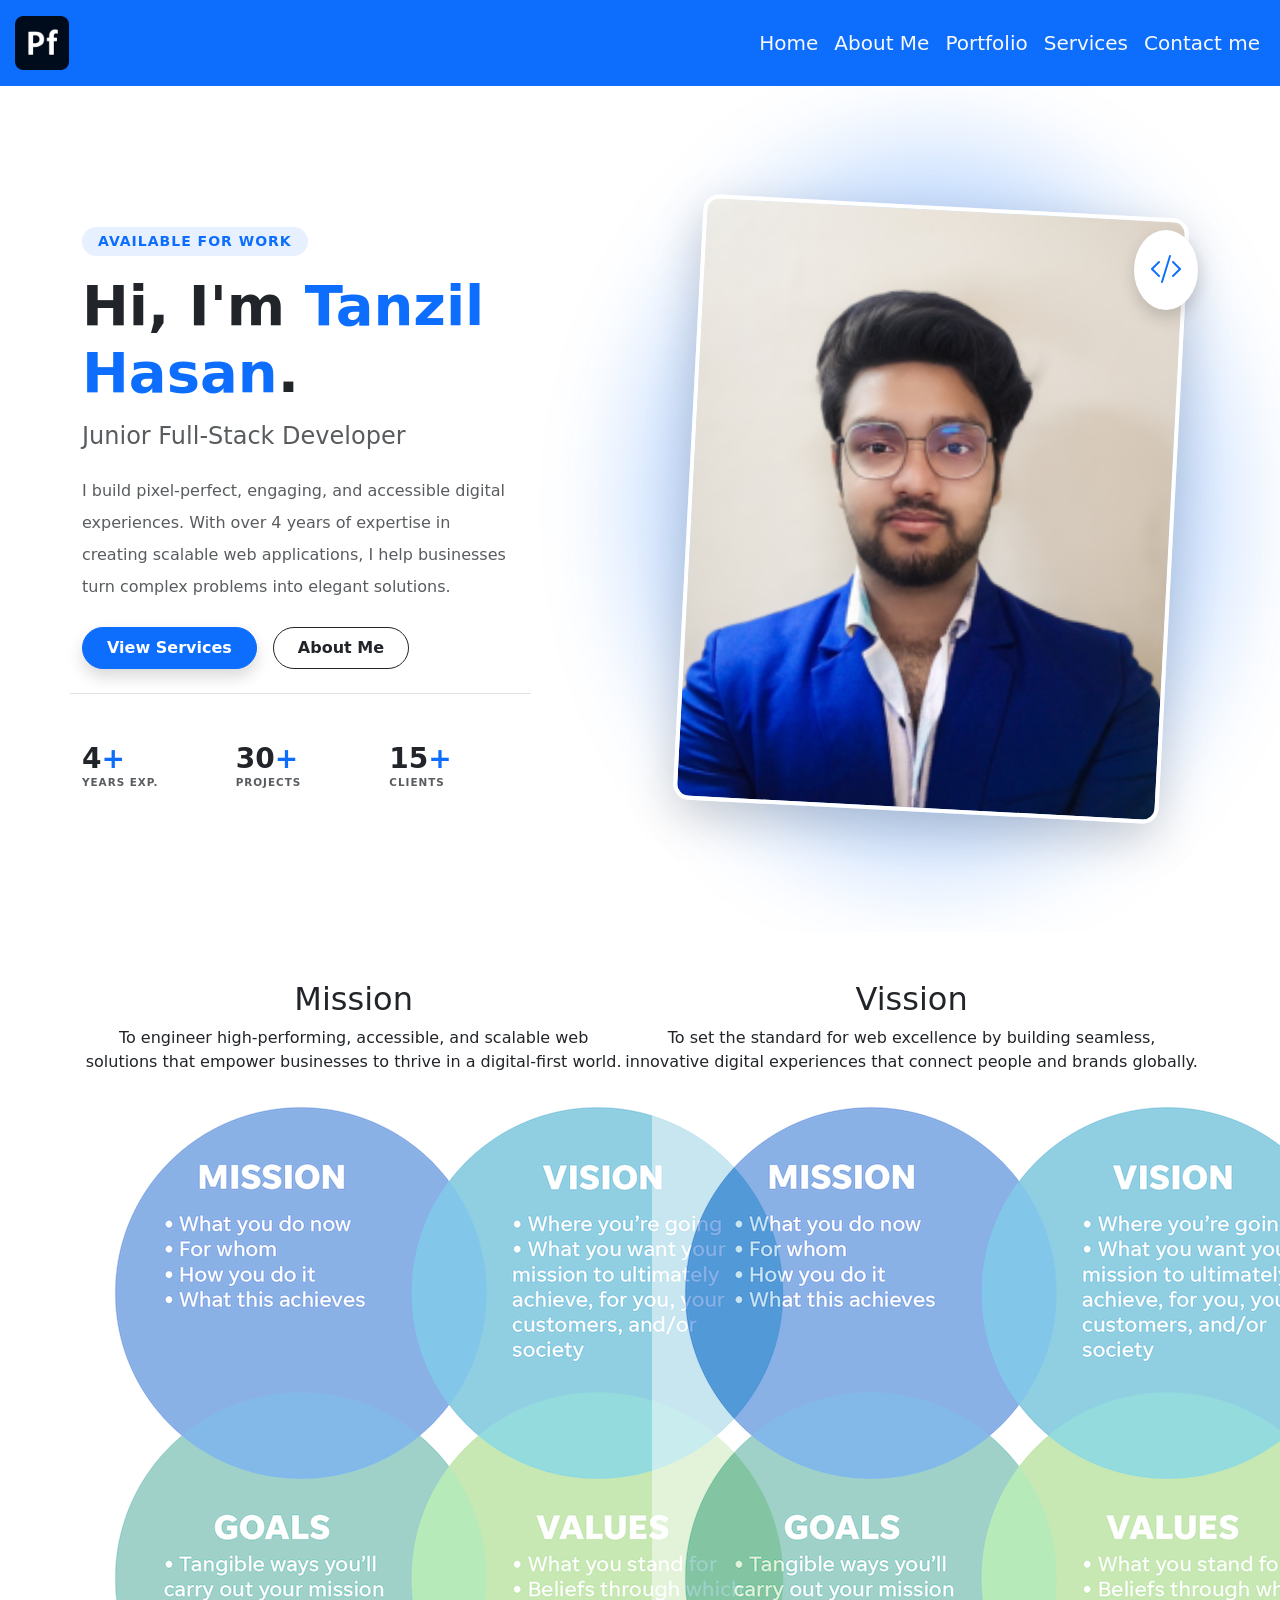
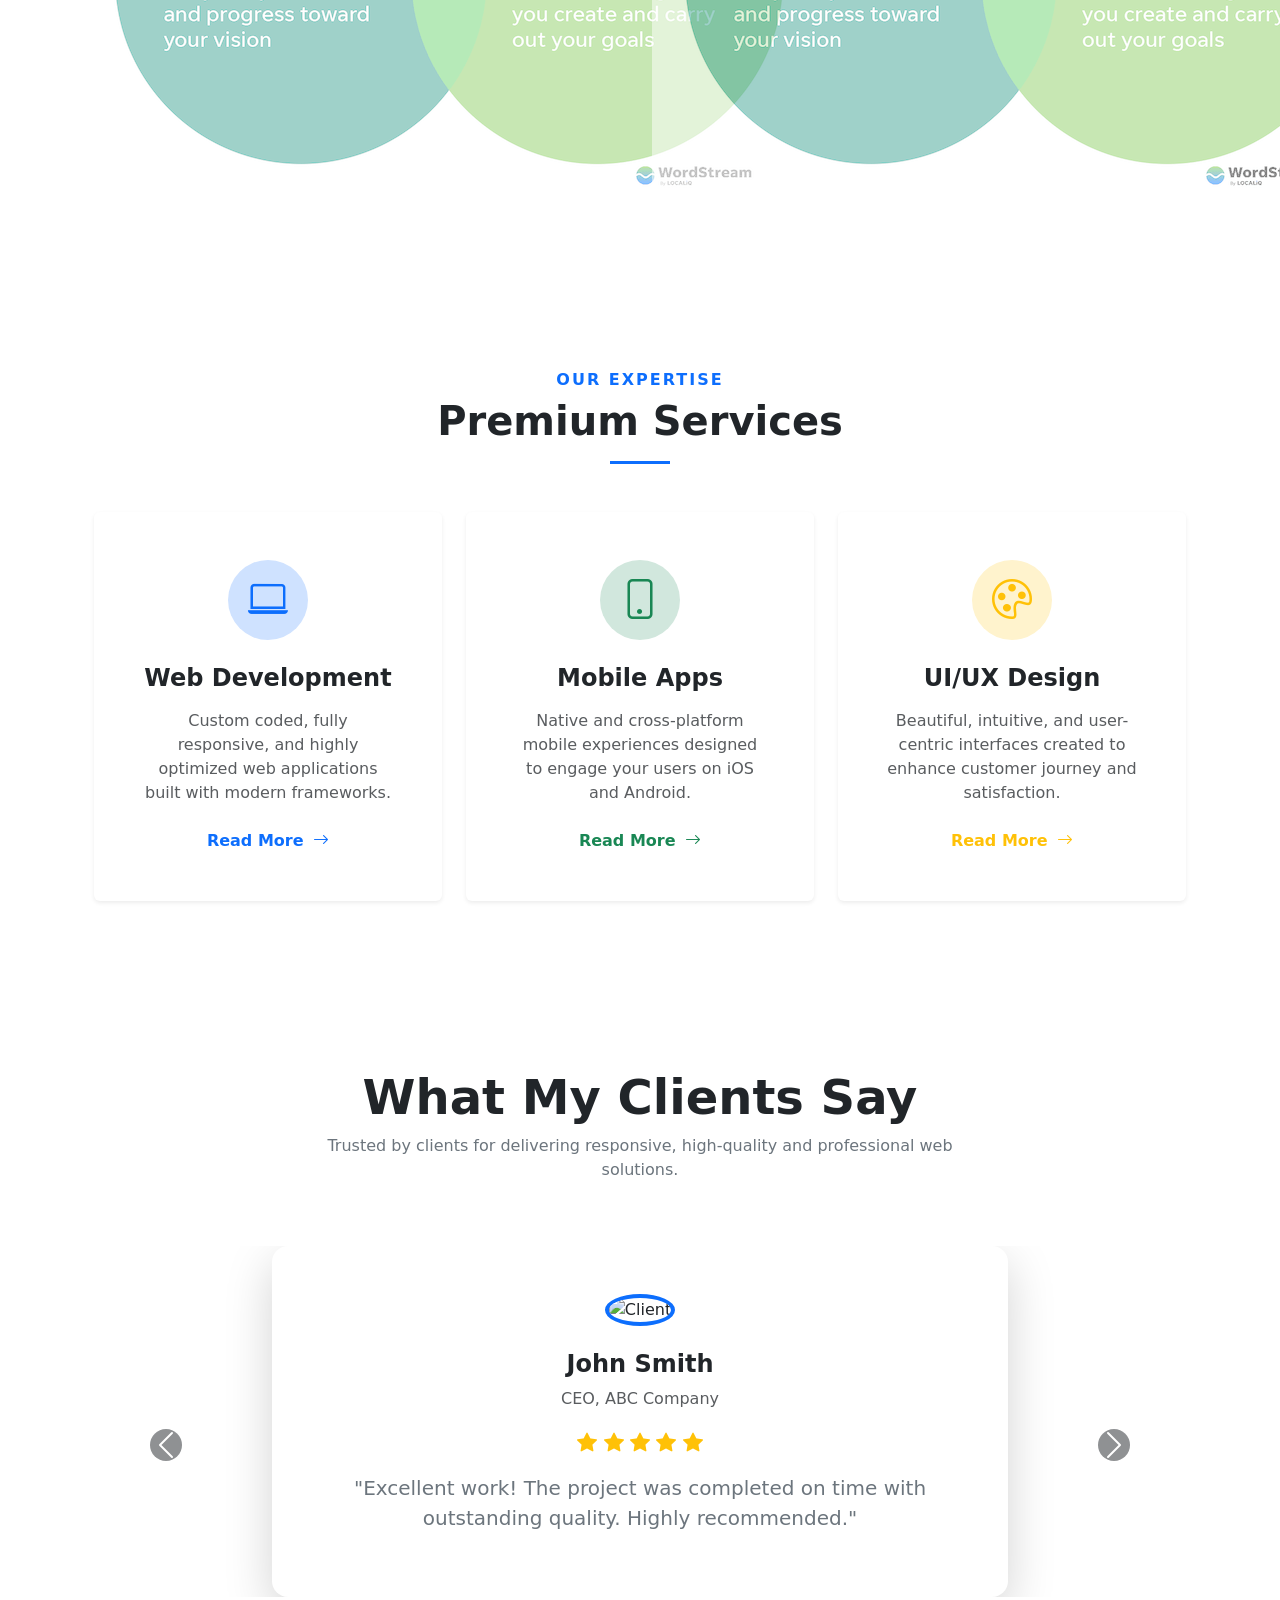
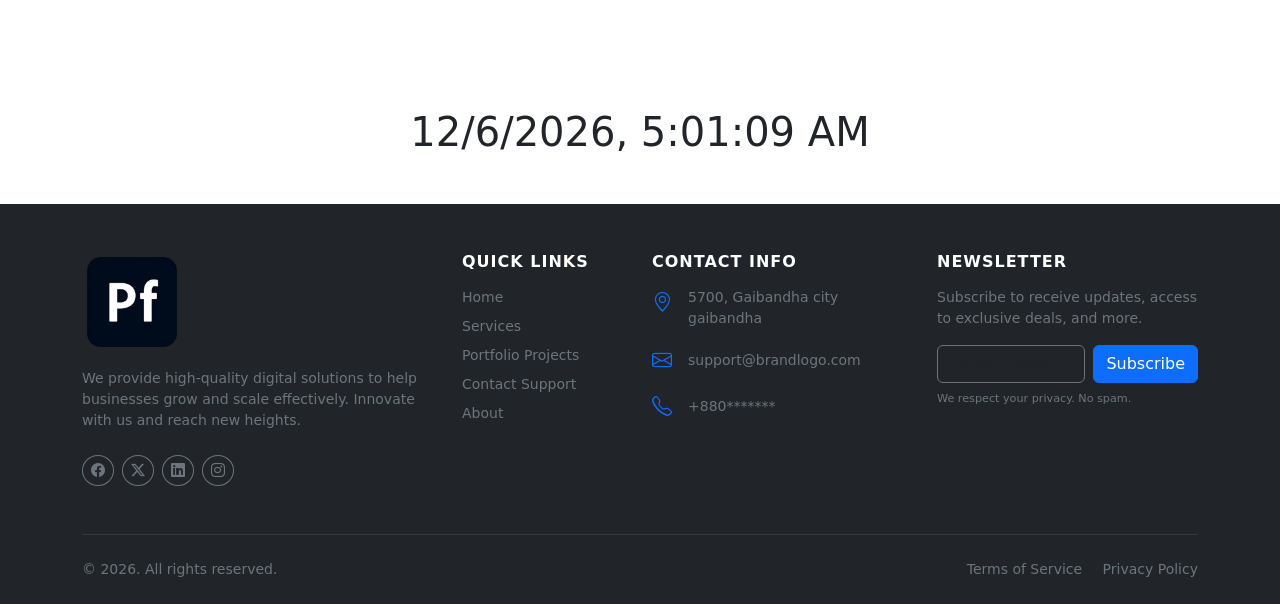
==== index.html @ e1a442a1 "Initial commit - Personal Portfolio website" ====
<!doctype html>
<html lang="en">

<head>
    <meta charset="utf-8">
    <meta name="viewport" content="width=device-width, initial-scale=1">
    <title>Bootstrap demo</title>
    <link href="https://cdn.jsdelivr.net/npm/bootstrap@5.3.3/dist/css/bootstrap.min.css" rel="stylesheet"
        integrity="sha384-QWTKZyjpPEjISv5WaRU9OFeRpok6YctnYmDr5pNlyT2bRjXh0JMhjY6hW+ALEwIH" crossorigin="anonymous">
    <link rel="stylesheet" href="https://cdn.jsdelivr.net/npm/bootstrap-icons@1.11.3/font/bootstrap-icons.min.css">
    <link rel="stylesheet" href="assets/css/style.css">
</head>

<body>
    <header id="navbar">
        <nav class="navbar navbar-expand-lg bg-primary">
            <div class="container-fluid">
                <a class="navbar-brand" href="index.html"><img src="assets/img/logo.webp" alt="" width="60px"></a>
                <button class="navbar-toggler" type="button" data-bs-toggle="collapse" data-bs-target="#navbarNav"
                    aria-controls="navbarNav" aria-expanded="false" aria-label="Toggle navigation">
                    <span class="navbar-toggler-icon"></span>
                </button>
                <div class="collapse navbar-collapse" id="navbarNav">
                    <ul class="navbar-nav ms-auto">
                        <li class="nav-item">
                            <a class="nav-link active text-light fs-5" aria-current="page" href="index.html">Home</a>
                        </li>
                        <li class="nav-item">
                            <a class="nav-link active text-light fs-5" aria-current="page" href="about.html">About
                                Me</a>
                        </li>
                        <li class="nav-item">
                            <a class="nav-link active text-light fs-5" aria-current="page"
                                href="portfolio.html">Portfolio</a>
                        </li>
                        <li class="nav-item">
                            <a class="nav-link active text-light fs-5" aria-current="page"
                                href="service.html">Services</a>
                        </li>
                        <li class="nav-item">
                            <a class="nav-link active text-light fs-5" aria-current="page" href="contact.html">Contact
                                me</a>
                        </li>
                    </ul>
                </div>
            </div>
        </nav>
    </header>

    <section id="hero-section">
        <!-- Portfolio Intro Section -->
        <section class="py-5 overflow-hidden">
            <div class="container py-4 py-md-5">
                <div class="row g-5 align-items-center">

                    <!-- Text Content -->
                    <div class="col-lg-5 order-2 order-lg-1">
                        <div
                            class="d-inline-block px-3 py-1 bg-primary bg-opacity-10 text-primary rounded-pill fw-bold small tracking-wide mb-3">
                            AVAILABLE FOR WORK
                        </div>
                        <h1 class="display-4 fw-bold mb-3">Hi, I'm <span class="text-primary">Tanzil Hasan</span>.</h1>
                        <h3 class="fw-medium text-muted mb-4 h4">Junior Full-Stack Developer</h3>
                        <p class="lead text-muted mb-4 fs-6 lh-lg">I build pixel-perfect, engaging, and accessible
                            digital
                            experiences. With over 4 years of expertise in creating scalable web applications, I help
                            businesses
                            turn complex problems into elegant solutions.</p>

                        <!-- CTA Buttons -->
                        <div class="d-flex flex-wrap gap-3 mb-5">
                            <a href="#service"
                                class="btn btn-primary rounded-pill px-4 py-2 fw-bold shadow hover-lift">View
                                Services</a>
                            <a href="about.html"
                                class="btn btn-outline-dark rounded-pill px-4 py-2 fw-bold hover-lift">About Me</a>
                        </div>

                        <!-- Stats -->
                        <div class="row g-4 pt-4 border-top">
                            <div class="col-4">
                                <h3 class="fw-bold mb-0">4<span class="text-primary">+</span></h3>
                                <p class="text-muted fw-bold text-uppercase mb-0 tracking-wide"
                                    style="font-size: 0.65rem;">
                                    Years Exp.</p>
                            </div>
                            <div class="col-4">
                                <h3 class="fw-bold mb-0">30<span class="text-primary">+</span></h3>
                                <p class="text-muted fw-bold text-uppercase mb-0 tracking-wide"
                                    style="font-size: 0.65rem;">
                                    Projects</p>
                            </div>
                            <div class="col-4">
                                <h3 class="fw-bold mb-0">15<span class="text-primary">+</span></h3>
                                <p class="text-muted fw-bold text-uppercase mb-0 tracking-wide"
                                    style="font-size: 0.65rem;">
                                    Clients</p>
                            </div>
                        </div>
                    </div>

                    <!-- Image/Visual -->
                    <div class="col-lg-6 offset-lg-1 order-1 order-lg-2">
                        <div class="position-relative p-3 p-md-4">
                            <!-- Decorative Background Blob -->
                            <div class="position-absolute top-50 start-50 translate-middle bg-primary rounded-circle opacity-25 z-0"
                                style="width: 110%; height: 110%; filter: blur(50px);"></div>

                            <!-- Profile Image Container -->
                            <div
                                class="position-relative z-1 rounded-4 overflow-hidden border border-4 border-white shadow-lg profile-img-wrapper">
                                <img src="assets/img/myimg.png" alt="Tanzil Hasan img"
                                    class="img-fluid w-100 object-fit-cover" style="aspect-ratio: 4/5;">
                            </div>

                            <!-- Floating Badge (Hidden on very small screens) -->
                            <div
                                class="position-absolute top-0 end-0 mt-5 me-n2 z-2 bg-white rounded-circle shadow p-3 hover-lift d-none d-md-block">
                                <i class="bi bi-code-slash fs-2 text-primary"></i>
                            </div>
                        </div>
                    </div>

                </div>
            </div>
        </section>

        <!-- CSS -->
        <style>
            .tracking-wide {
                letter-spacing: 1.5px;
            }

            .hover-lift {
                transition: transform 0.3s ease, box-shadow 0.3s ease;
            }

            .hover-lift:hover {
                transform: translateY(-3px);
                box-shadow: 0 .5rem 1rem rgba(0, 0, 0, .15) !important;
            }

            .profile-img-wrapper {
                transform: rotate(3deg);
                transition: transform 0.4s cubic-bezier(0.175, 0.885, 0.32, 1.275);
            }

            .profile-img-wrapper:hover {
                transform: rotate(0deg) scale(1.02);
            }
        </style>
    </section>

    <section id="mission-vision" class="container py-5">
        <div class="align-items-center d-flex align-content-center text-center">
            <div>
                <h2>Mission</h2>
                <p>To engineer high-performing, accessible, and scalable web solutions that empower businesses to thrive
                    in
                    a digital-first world.</p>
            </div>
            <div>
                <h2>Vission</h2>
                <p>To set the standard for web excellence by building seamless, innovative digital experiences that
                    connect people and brands globally.</p>
            </div>
        </div>

        <div class="row align-items-center d-flex align-content-center">
            <div class="col-6">
                <div class="placeholder"><img src="assets/img/mission-vision.png" alt=""></div>
            </div>
            <div class="col-6">
                <div class="placeholder"><img src="assets/img/mission-vision.png" alt=""></div>
            </div>
        </div>
    </section>

    <section id="service" class="container py-5">
        <!-- Services Section -->
        <section class="py-5 ">
            <div class="container py-4">
                <!-- Section Title -->
                <div class="text-center mb-5">
                    <h6 class="text-primary fw-bold text-uppercase" style="letter-spacing: 2px;">Our Expertise</h6>
                    <h2 class="display-6 fw-bold">Premium Services</h2>
                    <div class="mx-auto mt-3 bg-primary" style="width: 60px; height: 3px;"></div>
                </div>

                <!-- Services Grid -->
                <div class="row g-4">
                    <!-- Service 1 -->
                    <div class="col-lg-4 col-md-6">
                        <div class="card h-100 border-0 shadow-sm service-card text-center p-4 p-xl-5">
                            <div class="bg-primary-subtle text-primary rounded-circle mx-auto mb-4 d-flex align-items-center justify-content-center"
                                style="width: 80px; height: 80px;">
                                <i class="bi bi-laptop fs-1"></i>
                            </div>
                            <h4 class="fw-bold mb-3">Web Development</h4>
                            <p class="text-muted mb-4">Custom coded, fully responsive, and highly optimized web
                                applications
                                built with modern frameworks.</p>
                            <a href="#" class="text-primary fw-bold text-decoration-none mt-auto">Read More <i
                                    class="bi bi-arrow-right ms-1"></i></a>
                        </div>
                    </div>

                    <!-- Service 2 -->
                    <div class="col-lg-4 col-md-6">
                        <div class="card h-100 border-0 shadow-sm service-card text-center p-4 p-xl-5">
                            <div class="bg-success-subtle text-success rounded-circle mx-auto mb-4 d-flex align-items-center justify-content-center"
                                style="width: 80px; height: 80px;">
                                <i class="bi bi-phone fs-1"></i>
                            </div>
                            <h4 class="fw-bold mb-3">Mobile Apps</h4>
                            <p class="text-muted mb-4">Native and cross-platform mobile experiences designed to engage
                                your
                                users on iOS and Android.</p>
                            <a href="#" class="text-success fw-bold text-decoration-none mt-auto">Read More <i
                                    class="bi bi-arrow-right ms-1"></i></a>
                        </div>
                    </div>

                    <!-- Service 3 -->
                    <div class="col-lg-4 col-md-6">
                        <div class="card h-100 border-0 shadow-sm service-card text-center p-4 p-xl-5">
                            <div class="bg-warning-subtle text-warning rounded-circle mx-auto mb-4 d-flex align-items-center justify-content-center"
                                style="width: 80px; height: 80px;">
                                <i class="bi bi-palette fs-1"></i>
                            </div>
                            <h4 class="fw-bold mb-3">UI/UX Design</h4>
                            <p class="text-muted mb-4">Beautiful, intuitive, and user-centric interfaces created to
                                enhance
                                customer journey and satisfaction.</p>
                            <a href="#" class="text-warning fw-bold text-decoration-none mt-auto">Read More <i
                                    class="bi bi-arrow-right ms-1"></i></a>
                        </div>
                    </div>
                </div>
            </div>
        </section>

        <!-- Required CSS -->
        <style>
            .service-card {
                transition: transform 0.3s ease, box-shadow 0.3s ease;
            }

            .service-card:hover {
                transform: translateY(-10px);
                box-shadow: 0 1rem 3rem rgba(0, 0, 0, .175) !important;
            }
        </style>
    </section>

    <section id="feedback" class="py-5 ">
        <div class="container">

            <!-- Section Title -->

            <div class="row justify-content-center mb-5">

                <div class="col-lg-7 text-center">
                    <h2 class="fw-bold display-5">
                        What My Clients Say
                    </h2>

                    <p class="text-secondary">
                        Trusted by clients for delivering responsive, high-quality
                        and professional web solutions.
                    </p>

                </div>

            </div>

            <!-- Carousel -->

            <div id="testimonialCarousel" class="carousel slide" data-bs-ride="carousel">

                <div class="carousel-inner">

                    <!-- Item 1 -->

                    <div class="carousel-item active">

                        <div class="row justify-content-center">

                            <div class="col-lg-8">

                                <div class="card border-0 shadow-lg rounded-4">

                                    <div class="card-body text-center p-5">

                                        <img src="https://i.pravatar.cc/120?img=1"
                                            class="rounded-circle border border-4 border-primary mb-4" width="100"
                                            height="100" alt="Client">

                                        <h4 class="fw-bold">
                                            John Smith
                                        </h4>

                                        <p class="text-muted">
                                            CEO, ABC Company
                                        </p>

                                        <div class="text-warning fs-5 mb-3">
                                            <i class="bi bi-star-fill"></i>
                                            <i class="bi bi-star-fill"></i>
                                            <i class="bi bi-star-fill"></i>
                                            <i class="bi bi-star-fill"></i>
                                            <i class="bi bi-star-fill"></i>
                                        </div>

                                        <p class="lead text-secondary">
                                            "Excellent work! The project was
                                            completed on time with outstanding
                                            quality. Highly recommended."
                                        </p>

                                    </div>

                                </div>

                            </div>

                        </div>

                    </div>

                    <!-- Item 2 -->

                    <div class="carousel-item">

                        <div class="row justify-content-center">

                            <div class="col-lg-8">

                                <div class="card border-0 shadow-lg rounded-4">

                                    <div class="card-body text-center p-5">

                                        <img src="https://i.pravatar.cc/120?img=12"
                                            class="rounded-circle border border-4 border-success mb-4" width="100"
                                            height="100" alt="Client">

                                        <h4 class="fw-bold">
                                            Sarah Johnson
                                        </h4>

                                        <p class="text-muted">
                                            Project Manager
                                        </p>

                                        <div class="text-warning fs-5 mb-3">
                                            <i class="bi bi-star-fill"></i>
                                            <i class="bi bi-star-fill"></i>
                                            <i class="bi bi-star-fill"></i>
                                            <i class="bi bi-star-fill"></i>
                                            <i class="bi bi-star-fill"></i>
                                        </div>

                                        <p class="lead text-secondary">
                                            "Very professional, excellent
                                            communication and delivered exactly
                                            what we needed."
                                        </p>

                                    </div>

                                </div>

                            </div>

                        </div>

                    </div>

                    <!-- Item 3 -->

                    <div class="carousel-item">

                        <div class="row justify-content-center">

                            <div class="col-lg-8">

                                <div class="card border-0 shadow-lg rounded-4">

                                    <div class="card-body text-center p-5">

                                        <img src="https://i.pravatar.cc/120?img=20"
                                            class="rounded-circle border border-4 border-danger mb-4" width="100"
                                            height="100" alt="Client">

                                        <h4 class="fw-bold">
                                            Michael Brown
                                        </h4>

                                        <p class="text-muted">
                                            Business Owner
                                        </p>

                                        <div class="text-warning fs-5 mb-3">
                                            <i class="bi bi-star-fill"></i>
                                            <i class="bi bi-star-fill"></i>
                                            <i class="bi bi-star-fill"></i>
                                            <i class="bi bi-star-fill"></i>
                                            <i class="bi bi-star-fill"></i>
                                        </div>

                                        <p class="lead text-secondary">
                                            "Fast delivery, modern design and
                                            excellent support. Looking forward to
                                            working together again."
                                        </p>

                                    </div>

                                </div>

                            </div>

                        </div>

                    </div>

                </div>

                <!-- Controls -->

                <button class="carousel-control-prev" type="button" data-bs-target="#testimonialCarousel"
                    data-bs-slide="prev">

                    <span class="carousel-control-prev-icon bg-dark rounded-circle p-3"></span>

                </button>

                <button class="carousel-control-next" type="button" data-bs-target="#testimonialCarousel"
                    data-bs-slide="next">

                    <span class="carousel-control-next-icon bg-dark rounded-circle p-3"></span>

                </button>

                <!-- Indicators -->

                <div class="carousel-indicators position-static mt-4">

                    <button type="button" data-bs-target="#testimonialCarousel" data-bs-slide-to="0"
                        class="active"></button>

                    <button type="button" data-bs-target="#testimonialCarousel" data-bs-slide-to="1"></button>

                    <button type="button" data-bs-target="#testimonialCarousel" data-bs-slide-to="2"></button>

                </div>

            </div>

        </div>

    </section>

    <section>
        <h1 id="time" class="text-center">time</h1>
    </section>

    <section id="footer">
        <!-- Big Custom Footer -->
        <footer class="bg-dark text-light pt-5 pb-4 mt-5">
            <div class="container">
                <div class="row gy-5">

                    <!-- Column 1: Brand & About -->
                    <div class="col-lg-4 col-md-6">
                        <h5 class="fw-bold text-white mb-3"><img src="assets/img/logo.webp" alt="" width="100px"></h5>
                        <p class="text-secondary small mb-4">We provide high-quality digital solutions to help
                            businesses grow
                            and scale effectively. Innovate with us and reach new heights.</p>
                        <div class="d-flex gap-2">
                            <a href="#" class="btn btn-sm btn-outline-secondary rounded-circle"><i
                                    class="bi bi-facebook"></i></a>
                            <a href="#" class="btn btn-sm btn-outline-secondary rounded-circle"><i
                                    class="bi bi-twitter-x"></i></a>
                            <a href="#" class="btn btn-sm btn-outline-secondary rounded-circle"><i
                                    class="bi bi-linkedin"></i></a>
                            <a href="#" class="btn btn-sm btn-outline-secondary rounded-circle"><i
                                    class="bi bi-instagram"></i></a>
                        </div>
                    </div>

                    <!-- Column 2: Quick Links -->
                    <div class="col-lg-2 col-md-6">
                        <h6 class="text-white mb-3 text-uppercase fw-bold tracking-wide">Quick Links</h6>
                        <ul class="list-unstyled small text-secondary d-flex flex-column gap-2">
                            <li><a href="index.html"
                                    class="text-secondary text-decoration-none hover-white transition-all">Home</a>
                            </li>
                            <li><a href="service.html"
                                    class="text-secondary text-decoration-none hover-white transition-all">
                                    Services</a></li>
                            <li><a href="portfolio.html"
                                    class="text-secondary text-decoration-none hover-white transition-all">Portfolio
                                    Projects</a></li>
                            <li><a href="contact.html"
                                    class="text-secondary text-decoration-none hover-white transition-all">Contact
                                    Support</a></li>
                            <li><a href="about.html"
                                    class="text-secondary text-decoration-none hover-white transition-all">About</a>
                            </li>
                        </ul>
                    </div>

                    <!-- Column 3: Contact Info -->
                    <div class="col-lg-3 col-md-6">
                        <h6 class="text-white mb-3 text-uppercase fw-bold tracking-wide">Contact Info</h6>
                        <ul class="list-unstyled small text-secondary d-flex flex-column gap-3">
                            <li class="d-flex gap-3 align-items-start">
                                <i class="bi bi-geo-alt fs-5 text-primary"></i>
                                <span>5700, Gaibandha city<br>gaibandha</span>
                            </li>
                            <li class="d-flex gap-3 align-items-center">
                                <i class="bi bi-envelope fs-5 text-primary"></i>
                                <span>support@brandlogo.com</span>
                            </li>
                            <li class="d-flex gap-3 align-items-center">
                                <i class="bi bi-telephone fs-5 text-primary"></i>
                                <span>+880*******</span>
                            </li>
                        </ul>
                    </div>

                    <!-- Column 4: Newsletter -->
                    <div class="col-lg-3 col-md-6">
                        <h6 class="text-white mb-3 text-uppercase fw-bold tracking-wide">Newsletter</h6>
                        <p class="text-secondary small mb-3">Subscribe to receive updates, access to exclusive deals,
                            and more.
                        </p>
                        <form class="d-flex gap-2">
                            <input type="email" class="form-control bg-dark text-light border-secondary"
                                placeholder="Email address" required>
                            <button class="btn btn-primary" type="submit">Subscribe</button>
                        </form>
                        <div class="form-text text-secondary mt-2" style="font-size: 0.7rem;">We respect your privacy.
                            No spam.
                        </div>
                    </div>

                </div>

                <!-- Simple Footer Copyright -->
                <hr class="border-secondary mt-5 mb-4">
                <div class="row align-items-center">
                    <div class="col-md-6 text-center text-md-start small text-secondary mb-3 mb-md-0">
                        &copy; 2026. All rights reserved.
                    </div>
                    <div class="col-md-6 text-center text-md-end small">
                        <a href="#" class="text-secondary text-decoration-none me-3 hover-white">Terms of Service</a>
                        <a href="#" class="text-secondary text-decoration-none hover-white">Privacy Policy</a>
                    </div>
                </div>
            </div>
        </footer>

        <!-- Optional CSS for hovers -->
        <style>
            .hover-white:hover {
                color: #fff !important;
            }

            .tracking-wide {
                letter-spacing: 1px;
            }
        </style>
    </section>


    <script src="app.js"></script>
    <script src="https://cdn.jsdelivr.net/npm/bootstrap@5.2.3/dist/js/bootstrap.bundle.min.js"
        integrity="sha384-kenU1KFdBIe4zVF0s0G1M5b4hcpxyD9F7jL+jjXkk+Q2h455rYXK/7HAuoJl+0I4"
        crossorigin="anonymous"></script>
</body>

</html>
---- assets/css/style.css ----
*{
    padding: 0%;
    margin: 0%;
    box-sizing: border-box;
}

header ul a:hover{
    color: black;
    font-weight: bold;
    transition: 0.5s;
}

#title{
    background-image: url(../img/about-title.png);
    height: 40vh;
    background-repeat: no-repeat;
    background-size: cover;
    align-items: center;
    align-content: center;
    text-align: center;
}

#title h1{
    font-size: 72px;
    color: white;
    
}
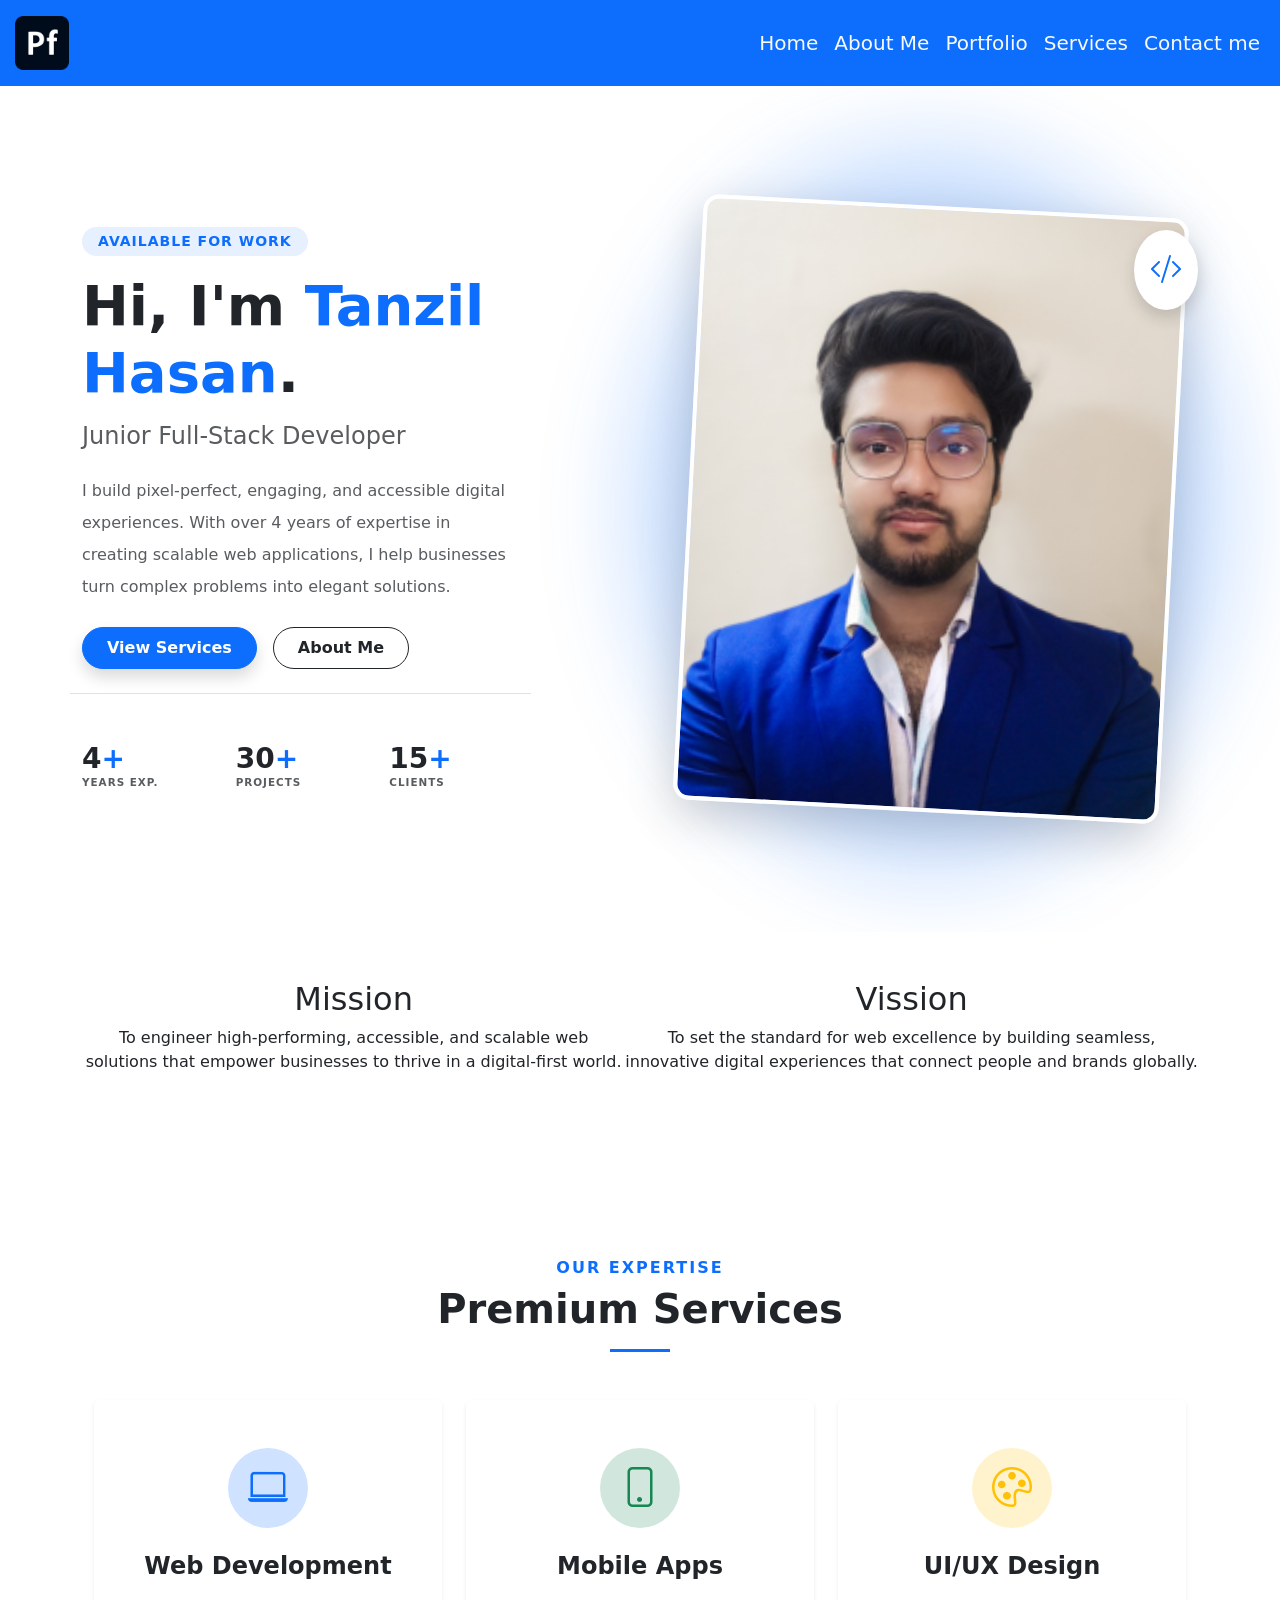
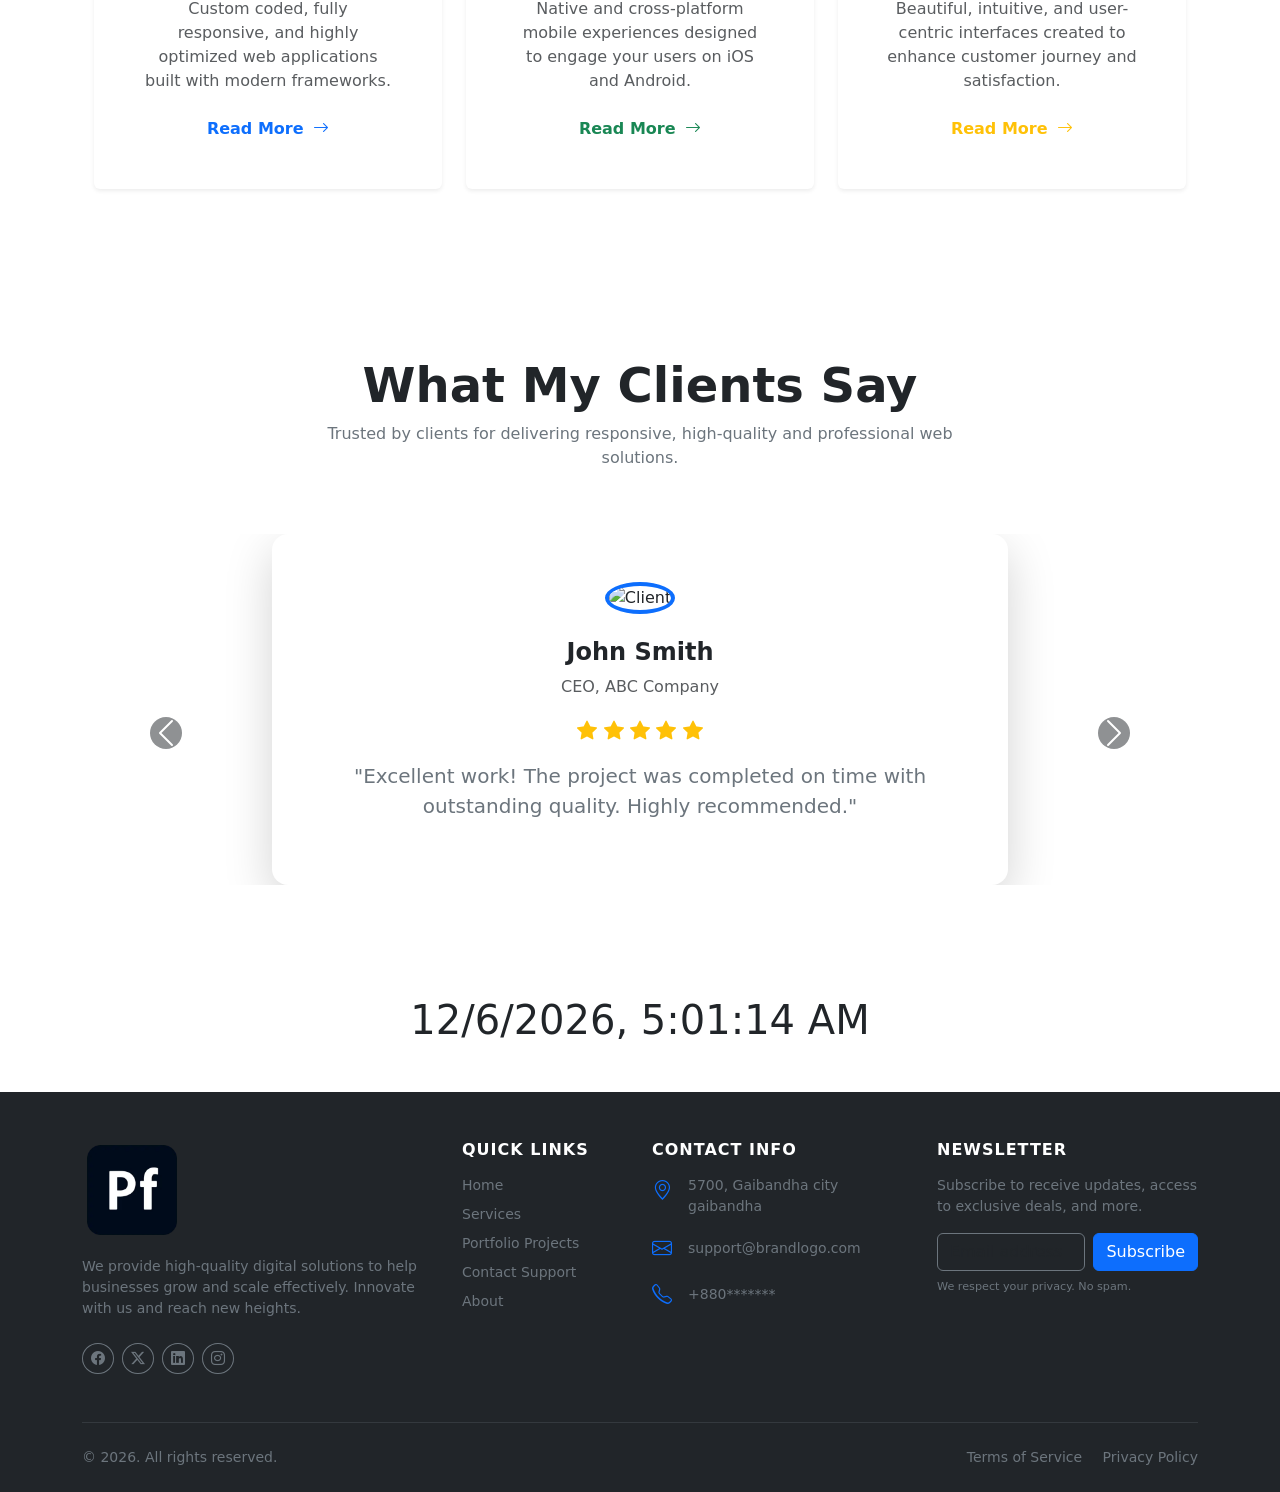
==== commit 35614128: "mission vission -changes" ====
--- a/index.html
+++ b/index.html
@@ -166,14 +166,6 @@
             </div>
         </div>
 
-        <div class="row align-items-center d-flex align-content-center">
-            <div class="col-6">
-                <div class="placeholder"><img src="assets/img/mission-vision.png" alt=""></div>
-            </div>
-            <div class="col-6">
-                <div class="placeholder"><img src="assets/img/mission-vision.png" alt=""></div>
-            </div>
-        </div>
     </section>
 
     <section id="service" class="container py-5">
--- a/assets/css/style.css
+++ b/assets/css/style.css
@@ -5,9 +5,10 @@
 }
 
 header ul a:hover{
-    color: black;
     font-weight: bold;
     transition: 0.5s;
+    color: black;
+    
 }
 
 #title{
@@ -26,3 +27,7 @@
     
 }
 
+#title h1:hover{
+    scale: 1.1;
+    transition: 0.5s;
+}
